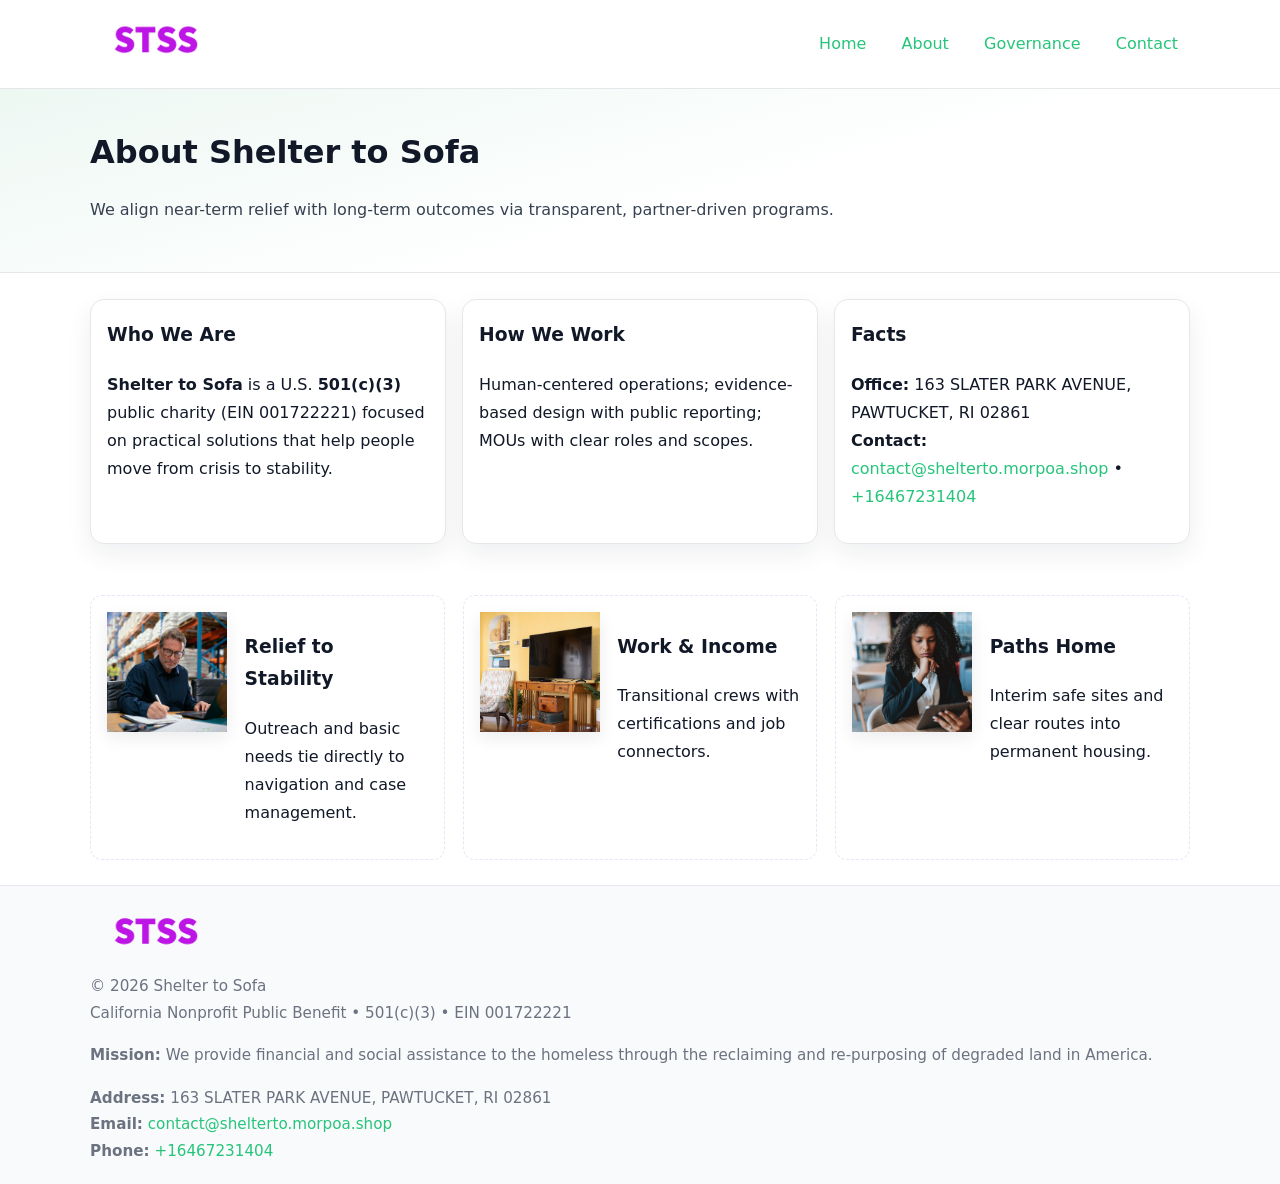
==== about.html @ 49246ab4 "Initial commit" ====
<!doctype html>
<html lang="en">
<head>
<meta charset="utf-8"/><meta name="viewport" content="width=device-width,initial-scale=1"/>
<title>Shelter to Sofa – Nonprofit • 2025</title>
<link rel="stylesheet" href="assets/styles.css"/><link rel="icon" href="images/logo.png">
<meta name="data-ein" content="001722221"><meta name="data-name" content="Shelter to Sofa">
<meta name="data-email" content="contact@shelterto.morpoa.shop"><meta name="data-phone" content="+16467231404">
<meta name="data-address" content="163 SLATER PARK AVENUE, PAWTUCKET, RI 02861"><meta name="data-map" content="163+SLATER+PARK+AVENUE,+PAWTUCKET,+RI+02861">
  <meta name="description" content="We are a 501(c)(3) organization advancing community services, education, and direct relief through transparent programs, local partnerships, and measurable outcomes.">
</head>
<body>
<div style="position:absolute;left:-9999px;top:-9999px;opacity:0" data-uniq="{{UNIQUE_BLOB}}">
  <span>We are a 501(c)(3) organization advancing community services, education, and direct relief through transparent programs, local partnerships, and measurable outcomes.</span><svg width="12" height="12" viewBox="0 0 12 12" xmlns="http://www.w3.org/2000/svg"><circle cx="6" cy="6" r="5" fill="#2563eb"/></svg><img src="images/education.jpg" width="1" height="1" alt="" loading="lazy"/>
</div>

<header>
  <div class="header-wrap">
    <a href="index.html"><img src="images/logo.png" alt="" style="width:132px"></a>
    <nav><a href="index.html">Home</a><a class="active" href="about.html">About</a><a href="governance.html">Governance</a><a href="contact.html">Contact</a></nav>
  </div>
</header>

<section class="c4090ff64e3">
  <div class="container">
    <h1>About Shelter to Sofa</h1>
    <p class="cdae9687e38">We align near-term relief with long-term outcomes via transparent, partner-driven programs.</p>
  </div>
</section>

<main>
  <section class="section">
    <div class="container grid">
      <div class="cards">
        <article class="cf3f05af0dc">
          <h3>Who We Are</h3>
          <p><strong>Shelter to Sofa</strong> is a U.S. <strong>501(c)(3)</strong> public charity (EIN 001722221) focused on practical solutions that help people move from crisis to stability.</p>
        </article>
        <article class="cf3f05af0dc">
          <h3>How We Work</h3>
          <p>Human-centered operations; evidence-based design with public reporting; MOUs with clear roles and scopes.</p>
        </article>
        <article class="cf3f05af0dc">
          <h3>Facts</h3>
          <p><strong>Office:</strong> 163 SLATER PARK AVENUE, PAWTUCKET, RI 02861<br><strong>Contact:</strong> <a href="mailto:contact@shelterto.morpoa.shop">contact@shelterto.morpoa.shop</a> • <a href="tel:+16467231404">+16467231404</a></p>
        </article>
      </div>
    </div>
  </section>

  <!-- Feature 120×120 -->
  <section class="section">
    <div class="container feature-row">
      <div class="feature">
        <img class="thumb" src="images/about.jpg" alt="Relief to Stability">
        <div><h3>Relief to Stability</h3><p>Outreach and basic needs tie directly to navigation and case management.</p></div>
      </div>
      <div class="feature">
        <img class="thumb" src="images/programs.jpg" alt="Work & Income">
        <div><h3>Work & Income</h3><p>Transitional crews with certifications and job connectors.</p></div>
      </div>
      <div class="feature">
        <img class="thumb" src="images/land.jpg" alt="Paths Home">
        <div><h3>Paths Home</h3><p>Interim safe sites and clear routes into permanent housing.</p></div>
      </div>
    </div>
  </section>

  <footer>
    <div class="grid">
      <div><img src="images/logo.png" alt="" style="width:132px;margin-bottom:.5rem"><div class="small">© <span id="year"></span> Shelter to Sofa</div><div class="small">California Nonprofit Public Benefit • 501(c)(3) • EIN 001722221</div></div>
      <div><div class="small"><strong>Mission:</strong> We provide financial and social assistance to the homeless through the reclaiming and re-purposing of degraded land in America.</div></div>
      <div><div class="small"><strong>Address:</strong> 163 SLATER PARK AVENUE, PAWTUCKET, RI 02861<br><strong>Email:</strong> <a href="mailto:contact@shelterto.morpoa.shop">contact@shelterto.morpoa.shop</a><br><strong>Phone:</strong> <a href="tel:+16467231404">+16467231404</a></div></div>
    </div>
  </footer>
</main>

<!-- color/skin -->
<script>(function(){function g(n){const e=document.querySelector('meta[name="'+n+'"]');return e?e.content:''}
function h(s){let x=2166136261>>>0;for(let i=0;i<s.length;i++){x^=s.charCodeAt(i);x=(x*16777619)>>>0}return x>>>0}
let k=(g('data-ein')||'').replace(/\D+/g,'');if(!k)k=g('data-name')||location.hostname||'d';
const key=h(String(k)),H=key%360,S=55+(key%20),L=46;
const r=document.documentElement;r.style.setProperty('--brand',`hsl(${H} ${S}% ${L}%)`);
r.style.setProperty('--brand-ink',`hsl(${H} ${Math.min(95,S+10)}% ${Math.max(22,L-18)}%)`);
r.style.setProperty('--soft',`hsl(${H} ${Math.max(40,S-25)}% 95%)`);
const y=document.getElementById('year'); if(y) y.textContent=new Date().getFullYear();})();</script>
</body>
</html>
---- assets/styles.css ----
:root{
  --ink:#111827; --muted:#6b7280; --paper:#ffffff; --line:#e5e7eb;
  --brand:#7c3aed; --brand-ink:#5125a7; --soft:#f5f3ff;
  --radius:14px; --shadow:0 10px 26px rgba(17,24,39,.07)
}
*{box-sizing:border-box} html,body{height:100%}
body{margin:0;background:var(--paper);color:var(--ink);
  font-family:Inter,system-ui,-apple-system,Segoe UI,Roboto,Arial,sans-serif;line-height:1.75}
a{color:var(--brand);text-decoration:none} a:hover{text-decoration:underline}
img{max-width:100%;display:block;border-radius:12px}

header{border-bottom:1px solid var(--line);background:#fff}
.header-wrap{width:min(1100px,94%);margin:0 auto;display:flex;align-items:center;justify-content:space-between;padding:.9rem 0}
nav a{margin-left:.7rem;padding:.45rem .75rem;border-radius:10px}
nav a:hover{background:var(--soft);text-decoration:none}

.c4090ff64e3{
  position:relative;overflow:hidden;border-bottom:1px solid var(--line);
  background:linear-gradient(165deg, var(--soft) 0%, #fff 60%)
}
.c4090ff64e3 .container{width:min(1100px,94%);margin:0 auto;padding:2rem 0}
h1{font-size:2rem;margin:.2rem 0 .3rem}
.cdae9687e38{max-width:76ch;color:#374151}

.container{width:min(1100px,94%);margin-inline:auto}
.section{padding:1.6rem 0}

.grid{display:grid;gap:1rem}
.cards{display:grid;grid-template-columns:1fr;gap:1rem}
.cf3f05af0dc{background:#fff;border:1px solid var(--line);border-radius:var(--radius);box-shadow:var(--shadow);padding:1rem}
.cf3f05af0dc h3{margin-top:.2rem}

/* === Feature thumbnails: vuông 120×120 (góc 0px) === */
.feature-row{display:grid;grid-template-columns:1fr;gap:1.1rem}
.feature{
  display:grid;grid-template-columns:120px 1fr;gap:1.1rem;align-items:start;
  border:1px dashed #e6e6f6;border-radius:12px;padding:1rem
}
.feature .thumb{
  width:120px;height:120px;border-radius:0;object-fit:cover;display:block;
  box-shadow:0 6px 16px rgba(17,24,39,.08)
}

/* === Milestones bullets chuẩn === */
.timeline{margin:.4rem 0 0 0;padding:0;list-style:none;position:relative}
.timeline li{
  position:relative;padding-left:1.6rem;margin:.55rem 0;line-height:1.6
}
.timeline li::before{
  content:"";position:absolute;left:.35rem;top:.65rem;width:.6rem;height:.6rem;
  border-radius:999px;background:var(--brand)
}
.timeline::after{
  content:"";position:absolute;left:.64rem;top:.2rem;bottom:.2rem;width:2px;background:var(--line)
}

.faq details{border:1px solid var(--line);border-radius:12px;padding:.8rem}
.faq summary{font-weight:700;cursor:pointer}
.small{color:var(--muted);font-size:.95rem}

.cfe82f9a322{display:grid;grid-template-columns:1fr;gap:.9rem}
label{display:grid;gap:.35rem;font-weight:600}
input,textarea{
  width:100%;padding:.75rem .85rem;border:1px solid #cbd5e1;border-radius:12px;font:inherit
}
input:focus,textarea:focus{outline:2px solid var(--soft);border-color:var(--brand)}
.cc0fdb750d3{display:inline-block;padding:.75rem 1rem;border:1px solid #cbd5e1;border-radius:12px;background:#fff}
.cc0fdb750d3:hover{box-shadow:var(--shadow)} .btn-primary{background:var(--brand);border-color:var(--brand);color:#fff}

.map-embed iframe{width:100%;aspect-ratio:16/9;border:0;border-radius:12px;box-shadow:var(--shadow)}

footer{border-top:1px solid var(--line);background:#f9fafb;margin-top:auto}
footer .grid{width:min(1100px,94%);margin:0 auto;display:grid;grid-template-columns:1fr;gap:1rem;padding:1.2rem 0}

@media(min-width:920px){
  .cards{grid-template-columns:repeat(3,1fr)}
  .feature-row{grid-template-columns:repeat(3,1fr)}
}
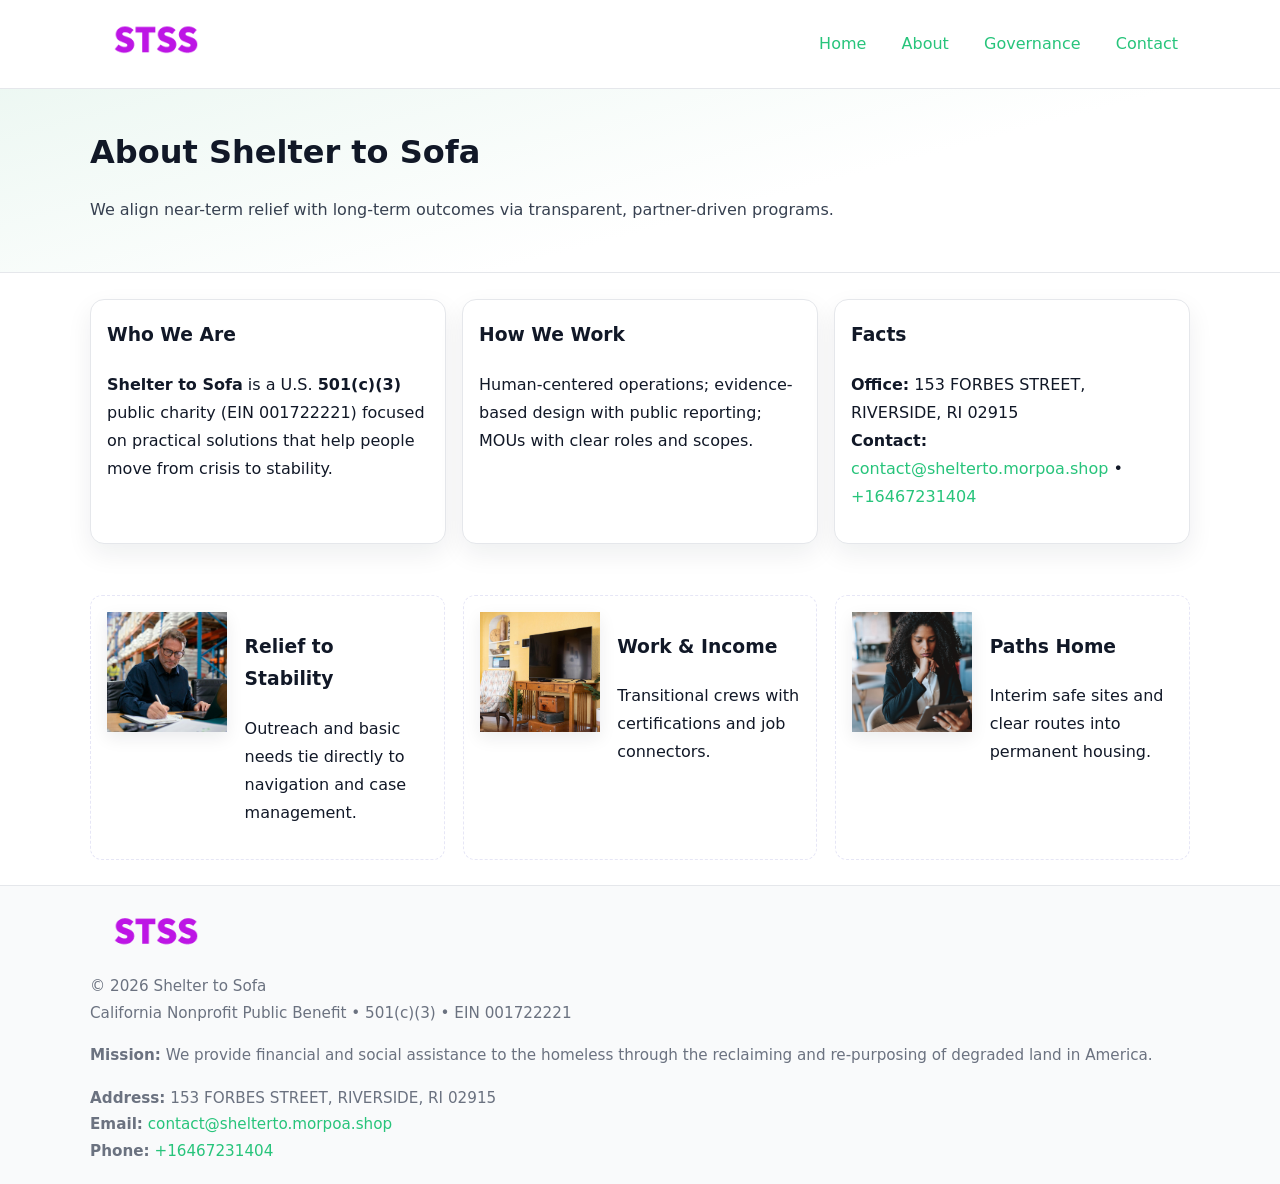
==== commit c8755749: "Safe replace address only" ====
--- a/about.html
+++ b/about.html
@@ -42,7 +42,7 @@
         </article>
         <article class="cf3f05af0dc">
           <h3>Facts</h3>
-          <p><strong>Office:</strong> 163 SLATER PARK AVENUE, PAWTUCKET, RI 02861<br><strong>Contact:</strong> <a href="mailto:contact@shelterto.morpoa.shop">contact@shelterto.morpoa.shop</a> • <a href="tel:+16467231404">+16467231404</a></p>
+          <p><strong>Office:</strong> 153 FORBES STREET, RIVERSIDE, RI 02915<br><strong>Contact:</strong> <a href="mailto:contact@shelterto.morpoa.shop">contact@shelterto.morpoa.shop</a> • <a href="tel:+16467231404">+16467231404</a></p>
         </article>
       </div>
     </div>
@@ -70,7 +70,7 @@
     <div class="grid">
       <div><img src="images/logo.png" alt="" style="width:132px;margin-bottom:.5rem"><div class="small">© <span id="year"></span> Shelter to Sofa</div><div class="small">California Nonprofit Public Benefit • 501(c)(3) • EIN 001722221</div></div>
       <div><div class="small"><strong>Mission:</strong> We provide financial and social assistance to the homeless through the reclaiming and re-purposing of degraded land in America.</div></div>
-      <div><div class="small"><strong>Address:</strong> 163 SLATER PARK AVENUE, PAWTUCKET, RI 02861<br><strong>Email:</strong> <a href="mailto:contact@shelterto.morpoa.shop">contact@shelterto.morpoa.shop</a><br><strong>Phone:</strong> <a href="tel:+16467231404">+16467231404</a></div></div>
+      <div><div class="small"><strong>Address:</strong> 153 FORBES STREET, RIVERSIDE, RI 02915<br><strong>Email:</strong> <a href="mailto:contact@shelterto.morpoa.shop">contact@shelterto.morpoa.shop</a><br><strong>Phone:</strong> <a href="tel:+16467231404">+16467231404</a></div></div>
     </div>
   </footer>
 </main>
